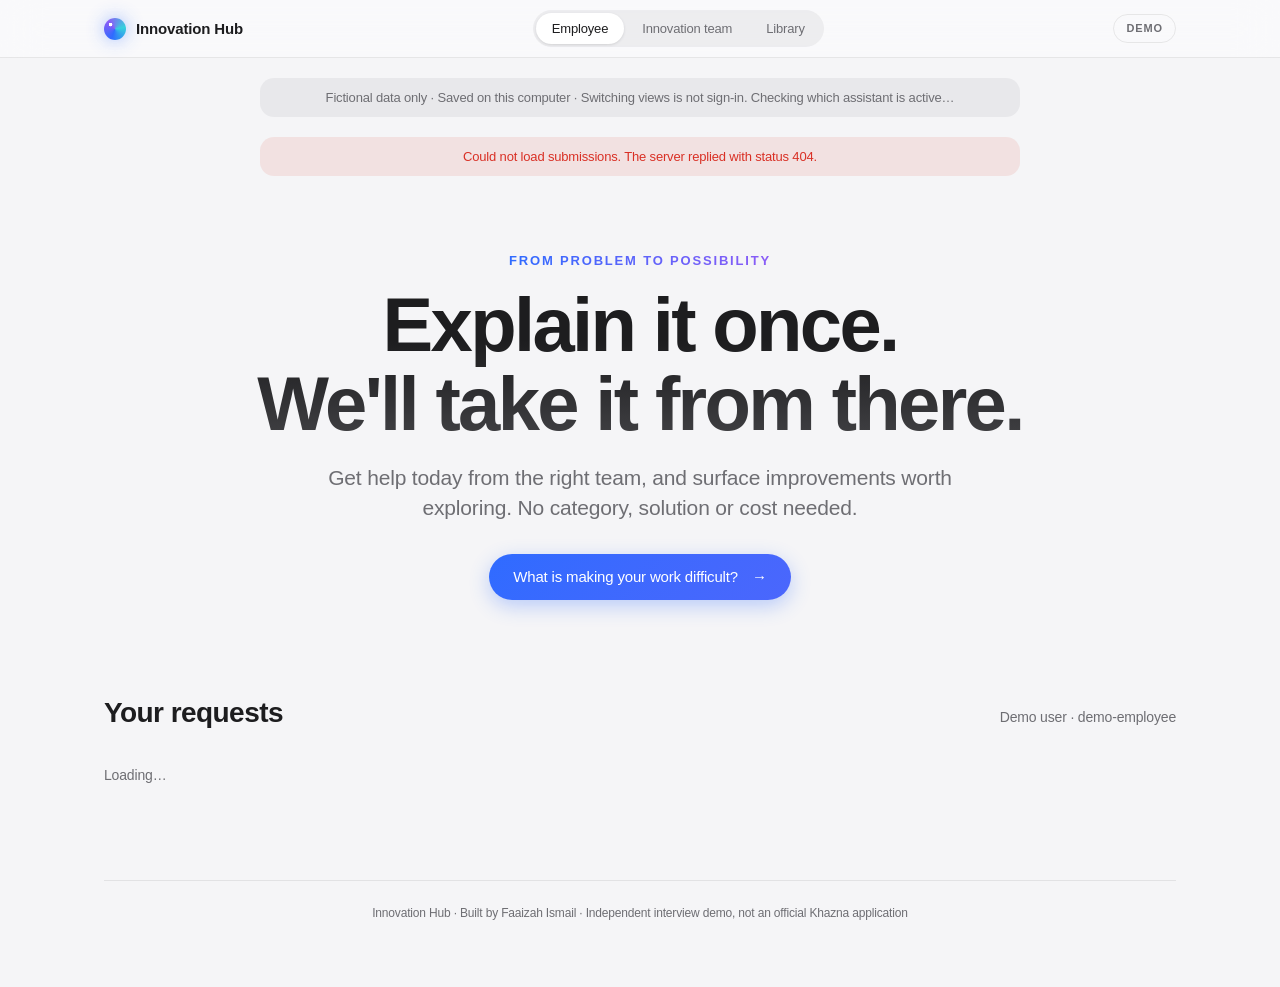
==== index.html @ 74b71f9b "Earned autonomy dashboard: agreement with the AI per decision area - Routing, screening, policy decl" ====
<!doctype html>
<html lang="en">
<head>
  <meta charset="utf-8">
  <meta name="viewport" content="width=device-width, initial-scale=1">
  <title>Innovation Hub · Learning demo</title>
  <link rel="stylesheet" href="styles/theme.css?v=24">
  <link rel="stylesheet" href="styles/layout.css?v=29">
</head>
<body>
<div class="shell">
  <!-- Frosted top bar: brand, view switch, demo label -->
  <header class="topbar">
    <div class="topbar-inner">
      <div class="brand"><span class="brand-orb" aria-hidden="true"></span>Innovation Hub</div>
      <nav aria-label="Demo views">
        <button id="employee-nav" aria-pressed="true">Employee</button>
        <button id="reviewer-nav" aria-pressed="false">Innovation team</button>
        <button id="library-nav" aria-pressed="false">Library</button>
      </nav>
      <span class="pill">DEMO</span>
    </div>
  </header>

  <main>
    <div class="notice">Fictional data only · Saved on this computer · Switching views is not sign-in. <span id="mode-notice">Checking which assistant is active…</span></div>
    <div class="notice error" id="load-error" role="alert" hidden></div>

    <!-- Employee view: one entry point for getting help today and for improvements worth exploring -->
    <section id="employee-view">
      <div class="hero">
        <p class="eyebrow">FROM PROBLEM TO POSSIBILITY</p>
        <h1>Explain it once.<br>We'll take it from there.</h1>
        <p class="intro">Get help today from the right team, and surface improvements worth exploring. No category, solution or cost needed.</p>
        <button class="primary" id="new-problem">What is making your work difficult? <span>→</span></button>
      </div>
      <div class="section-title"><h2>Your requests</h2><span>Demo user · demo-employee</span></div>
      <div id="employee-list" class="cards"><p class="muted">Loading…</p></div>
    </section>

    <!-- Reviewer view: queues, measures and briefs -->
    <section id="reviewer-view" hidden>
      <div class="hero">
        <p class="eyebrow">INNOVATION TEAM</p>
        <h1>Evaluate opportunities.<br>Not paperwork.</h1>
        <p class="intro">Routine requests go to the team that resolves them. Opportunities arrive with a brief, a transparent priority and the evidence behind it.</p>
      </div>

      <div class="measures" id="measures" aria-label="Success measures"></div>
      <p class="muted measures-note" id="measures-note"></p>

      <div class="section-title"><h2>Today</h2><span id="today-date"></span></div>
      <div id="today" class="today"></div>

      <div class="section-title"><h2>Portfolio</h2><span>Every opportunity by stage. Click a card to open it.</span></div>
      <div id="portfolio-board" class="board"></div>
      <div class="inline-row report-actions"><button type="button" class="primary" id="weekly-button">Prepare this week's report</button>
        <span class="muted">Facts come from the records; the AI writes only the summary. Nothing is sent. <span id="report-next"></span></span></div>
      <div id="weekly-report"></div>

      <div class="section-title"><h2>Earned autonomy</h2><span>How often people agree with the AI, per decision.</span></div>
      <div id="autonomy" class="autonomy-grid"></div>
      <p class="muted measures-note" id="autonomy-note"></p>

      <div class="section-title"><h2>Suppliers</h2><span>One page per company: contacts, emails, meetings, actions and notes.</span></div>
      <div id="companies-list" class="company-grid"></div>

      <div class="section-title"><h2>Meetings</h2><span>Invitations go out only after a person approves them. Teams links, calendar invites and transcripts.</span></div>
      <div id="meetings-list" class="meetings-list"></div>

      <div class="section-title"><h2>Queues</h2></div>
      <div class="queue-tabs" role="tablist" id="queue-tabs"></div>
      <div id="review-list" class="cards"><p class="muted">Loading…</p></div>
    </section>

    <!-- Library: everything that already exists, searchable by everyone -->
    <section id="library-view" hidden>
      <div class="hero">
        <p class="eyebrow">LIBRARY</p>
        <h1>Someone may have<br>solved it already.</h1>
        <p class="intro">Tools, guidance, projects under way, earlier pilots and the lessons learned from them. Search before you start something new.</p>
        <label for="library-search" class="visually-hidden">Search the library</label>
        <input id="library-search" class="library-search" type="search" maxlength="200" placeholder="Search, e.g. permits on paper, chiller alarms, visitor badges">
      </div>
      <div class="queue-tabs" role="tablist" id="library-kinds"></div>
      <p class="muted" id="library-count"></p>
      <div id="library-results" class="cards"></div>
    </section>

    <footer>Innovation Hub · Built by Faaizah Ismail · Independent interview demo, not an official Khazna application</footer>
  </main>
</div>

<!-- Intake assistant: chat on the left, live summary on the right -->
<dialog id="intake-dialog" class="wide">
  <div class="dialog-top"><h2>What is making your work difficult?</h2><button type="button" id="close-intake" aria-label="Close">×</button></div>
  <p class="muted">The assistant asks a few questions and fills in your summary as you chat. <span id="assistant-mode"></span> <button type="button" class="link" id="open-form">Prefer a form?</button></p>
  <div class="intake">
    <div class="chat">
      <ol id="chat-log" aria-live="polite"></ol>
      <div id="chat-examples" class="chat-examples" hidden>
        <p class="muted">Or try a labelled example case:</p>
      </div>
      <div id="chat-options" class="chat-options"></div>
      <div id="chat-rating" class="chat-rating" hidden></div>
      <form id="chat-form">
        <label for="chat-input" class="visually-hidden">Your message</label>
        <textarea id="chat-input" rows="2" maxlength="2000" placeholder="Type here… (Enter to send)"></textarea>
        <button class="primary" type="submit" id="chat-send">Send</button>
      </form>
      <div id="chat-persistent" class="chat-persistent" hidden>
        <button type="button" id="submit-now">Submit now</button>
        <button type="button" id="request-review">Request innovation review</button>
      </div>
    </div>
    <form id="draft-panel" class="draft" aria-label="Your summary">
      <h3>Your summary</h3>
      <p class="muted">Filled in by the assistant. Edit anything. Blank means unknown, and that's fine.</p>
      <div id="draft-fields"></div>
    </form>
  </div>
</dialog>

<!-- Fallback form, for people who prefer it or when the assistant is unavailable -->
<dialog id="problem-dialog">
  <form id="problem-form">
    <div class="dialog-top"><h2>Describe the problem</h2><button type="button" id="close-form" aria-label="Close">×</button></div>
    <p class="muted">Only the first two are required. It is routed and screened exactly like a chat request.</p>
    <label for="title">Short title *</label>
    <input id="title" name="title" required maxlength="120">
    <label for="description">What is making your work difficult? *</label>
    <textarea id="description" name="description" required maxlength="2000" rows="4"></textarea>
    <details>
      <summary>Add more detail (optional)</summary>
      <label for="current_process">What happens today, and what should happen instead?</label>
      <textarea id="current_process" name="current_process" rows="2" maxlength="1000"></textarea>
      <label for="frequency">How often does it happen?</label>
      <input id="frequency" name="frequency" maxlength="300">
      <label for="people_affected">Who, or which locations, does it affect?</label>
      <input id="people_affected" name="people_affected" maxlength="300">
      <label for="impact">What time, cost, delay or risk does it create?</label>
      <textarea id="impact" name="impact" rows="2" maxlength="1000"></textarea>
      <label for="tried_already">What have you already tried?</label>
      <textarea id="tried_already" name="tried_already" rows="2" maxlength="1000"></textarea>
    </details>
    <button class="primary" type="submit">Submit →</button>
    <div id="form-result" hidden aria-live="polite"></div>
  </form>
</dialog>

<!-- Request details: different for the employee and the reviewer -->
<!-- One supplier meeting, from draft invitation to debrief -->
<dialog id="meeting-dialog" class="wide">
  <div class="dialog-top"><h2 id="meeting-title">Meeting</h2><button type="button" id="close-meeting" aria-label="Close">×</button></div>
  <div id="meeting-body"></div>
</dialog>

<!-- One supplier company, from shortlist to the last step -->
<dialog id="company-dialog" class="wide">
  <div class="dialog-top"><h2 id="company-title">Company</h2><button type="button" id="close-company" aria-label="Close">×</button></div>
  <div id="company-body"></div>
</dialog>

<dialog id="detail-dialog" class="wide">
  <div class="dialog-top"><h2 id="detail-title"></h2><button id="close-detail" aria-label="Close details">×</button></div>
  <p id="detail-meta" class="muted"></p>
  <section id="detail-decision"></section>
  <section id="detail-body"></section>
  <section id="detail-history"></section>
</dialog>

<script src="js/app.js?v=29"></script>
<script src="js/intake.js?v=24"></script>
<script src="js/review.js?v=24"></script>
<script src="js/research.js?v=28"></script>
<script src="js/meetings.js?v=28"></script>
<script src="js/scale.js?v=24"></script>
<script src="js/portfolio.js?v=24"></script>
<script src="js/companies.js?v=27"></script>
<script src="js/library.js?v=26"></script>
<script src="js/autonomy.js?v=30"></script>
</body>
</html>
---- styles/theme.css ----
/* YOUR DESIGN CONTROLS: change these values and refresh the browser.
   Light mode first; dark mode below switches automatically with the computer's setting. */
:root {
  --background: #f5f5f7;            /* page */
  --surface: #ffffff;               /* cards, dialogs */
  --fill: rgba(120, 120, 128, 0.10);/* buttons, inputs, quiet panels */
  --fill-strong: rgba(120, 120, 128, 0.18);
  --glass: rgba(251, 251, 253, 0.72);/* frosted top bar */
  --text: #1d1d1f;
  --muted: #6e6e73;
  --accent: #2f6bff;                /* electric blue */
  --accent-2: #8b5cf6;              /* violet, for gradients */
  --accent-soft: rgba(47, 107, 255, 0.09);
  --border: rgba(0, 0, 0, 0.08);
  --good: #1a9a52;
  --warn: #b7791f;
  --bad: #d93025;
  --shadow: 0 1px 2px rgba(0, 0, 0, 0.04), 0 8px 24px rgba(0, 0, 0, 0.06);
  --shadow-lift: 0 2px 4px rgba(0, 0, 0, 0.04), 0 18px 40px rgba(0, 0, 0, 0.10);
  --font-body: -apple-system, BlinkMacSystemFont, "SF Pro Text", "Inter", "Segoe UI", Roboto, "Helvetica Neue", Arial, sans-serif;
  --font-display: -apple-system, BlinkMacSystemFont, "SF Pro Display", "Inter", "Segoe UI", Roboto, "Helvetica Neue", Arial, sans-serif;
  --radius: 18px;
  --radius-large: 28px;
  --space: 8px;
  color-scheme: light;
}

@media (prefers-color-scheme: dark) {
  :root {
    --background: #000000;
    --surface: #1c1c1e;
    --fill: rgba(120, 120, 128, 0.22);
    --fill-strong: rgba(120, 120, 128, 0.34);
    --glass: rgba(22, 22, 23, 0.72);
    --text: #f5f5f7;
    --muted: #a1a1a6;
    --accent: #5b8cff;
    --accent-2: #a78bfa;
    --accent-soft: rgba(91, 140, 255, 0.16);
    --border: rgba(255, 255, 255, 0.10);
    --good: #34c76f;
    --warn: #e0a83a;
    --bad: #ff6159;
    --shadow: 0 1px 2px rgba(0, 0, 0, 0.5), 0 8px 24px rgba(0, 0, 0, 0.4);
    --shadow-lift: 0 2px 4px rgba(0, 0, 0, 0.5), 0 18px 40px rgba(0, 0, 0, 0.6);
    color-scheme: dark;
  }
}
---- styles/layout.css ----
/* Layout and components. Colors, fonts and radii come from theme.css. */

/* ── 1. Base ──────────────────────────────────────────────────────────────── */
* { box-sizing: border-box; }
html { -webkit-text-size-adjust: 100%; }
body {
  margin: 0;
  font: 17px/1.47 var(--font-body);
  letter-spacing: -0.01em;
  color: var(--text);
  background: var(--background);
  -webkit-font-smoothing: antialiased;
}
[hidden] { display: none !important; }
:focus-visible { outline: 3px solid var(--accent); outline-offset: 2px; border-radius: 8px; }
h1, h2, h3, h4 { font-family: var(--font-display); color: var(--text); }
h1 {
  font-size: clamp(40px, 6.4vw, 76px);
  font-weight: 700;
  line-height: 1.04;
  letter-spacing: -0.035em;
  margin: 12px 0 20px;
  background: linear-gradient(180deg, var(--text) 35%, color-mix(in srgb, var(--text) 55%, var(--muted)));
  -webkit-background-clip: text;
  background-clip: text;
  color: transparent;
}
h2 { font-size: 28px; font-weight: 600; letter-spacing: -0.02em; margin: 0; }
h3 { font-size: 21px; font-weight: 600; letter-spacing: -0.015em; margin: 14px 0 8px; }
h4 { font-size: 12px; font-weight: 600; letter-spacing: 0.06em; text-transform: uppercase; color: var(--muted); margin: 18px 0 6px; }
.muted { font-size: 14px; color: var(--muted); }
.visually-hidden { position: absolute; width: 1px; height: 1px; overflow: hidden; clip: rect(0 0 0 0); white-space: nowrap; }

/* ── 2. Controls ─────────────────────────────────────────────────────────── */
button, input, textarea, select { font: inherit; letter-spacing: inherit; color: var(--text); }
button {
  cursor: pointer;
  border: 0;
  border-radius: 999px;
  padding: 9px 18px;
  font-size: 15px;
  background: var(--fill);
  transition: background 0.2s, transform 0.2s, box-shadow 0.2s, opacity 0.2s;
}
button:hover { background: var(--fill-strong); }
button:active { transform: scale(0.98); }
button:disabled { opacity: 0.45; cursor: default; transform: none; }
.primary {
  background: linear-gradient(135deg, var(--accent), color-mix(in srgb, var(--accent) 70%, var(--accent-2)));
  color: #fff;
  font-weight: 500;
  padding: 12px 24px;
  box-shadow: 0 6px 20px color-mix(in srgb, var(--accent) 30%, transparent);
}
.primary:hover { background: linear-gradient(135deg, var(--accent), var(--accent-2)); box-shadow: 0 10px 28px color-mix(in srgb, var(--accent) 38%, transparent); }
.primary span { margin-left: 10px; }
.link { background: none; padding: 0; border-radius: 0; color: var(--accent); font-size: inherit; }
.link:hover { background: none; text-decoration: underline; }
label { display: block; font-size: 13px; font-weight: 500; color: var(--muted); margin: 16px 0 6px; }
input, textarea, select {
  width: 100%;
  padding: 11px 14px;
  font-size: 15px;
  border: 1px solid transparent;
  border-radius: 12px;
  background: var(--fill);
  transition: border-color 0.2s, background 0.2s, box-shadow 0.2s;
}
input:focus, textarea:focus, select:focus {
  outline: none;
  background: var(--surface);
  border-color: var(--accent);
  box-shadow: 0 0 0 4px var(--accent-soft);
}
textarea { resize: vertical; }
details > summary { cursor: pointer; color: var(--accent); font-size: 15px; list-style: none; }
details > summary::-webkit-details-marker { display: none; }
details > summary::before { content: "＋ "; }
details[open] > summary::before { content: "－ "; }

/* ── 3. Frosted top bar ──────────────────────────────────────────────────── */
.topbar {
  position: sticky;
  top: 0;
  z-index: 20;
  background: var(--glass);
  -webkit-backdrop-filter: saturate(180%) blur(20px);
  backdrop-filter: saturate(180%) blur(20px);
  border-bottom: 1px solid var(--border);
}
.topbar-inner {
  max-width: 1120px;
  margin: 0 auto;
  padding: 10px 24px;
  display: flex;
  align-items: center;
  justify-content: space-between;
  gap: 16px;
}
.brand { display: flex; align-items: center; gap: 10px; font-weight: 600; font-size: 15px; letter-spacing: -0.01em; white-space: nowrap; }
.brand-orb {
  width: 22px; height: 22px; border-radius: 50%;
  background: radial-gradient(circle at 30% 30%, #fff 0 8%, transparent 9%),
              conic-gradient(from 200deg, var(--accent), var(--accent-2), #36d1dc, var(--accent));
  box-shadow: 0 0 18px color-mix(in srgb, var(--accent) 45%, transparent);
}
nav { display: flex; gap: 2px; padding: 3px; background: var(--fill); border-radius: 999px; }
nav button { background: transparent; font-size: 13px; padding: 6px 16px; color: var(--muted); }
nav button:hover { background: transparent; color: var(--text); }
nav button[aria-pressed=true] { background: var(--surface); color: var(--text); box-shadow: 0 1px 3px rgba(0, 0, 0, 0.12); }
.pill { font-size: 11px; font-weight: 600; letter-spacing: 0.08em; color: var(--muted); padding: 5px 12px; border: 1px solid var(--border); border-radius: 999px; white-space: nowrap; }

/* ── 4. Page ─────────────────────────────────────────────────────────────── */
main { max-width: 1120px; margin: 0 auto; padding: 0 24px 64px; }
.notice {
  max-width: 760px;
  margin: 20px auto 0;
  padding: 10px 18px;
  font-size: 13px;
  text-align: center;
  color: var(--muted);
  background: var(--fill);
  border-radius: 14px;
}
.notice.error { color: var(--bad); background: color-mix(in srgb, var(--bad) 10%, transparent); }
.hero { text-align: center; padding: 72px 0 36px; animation: rise 0.7s ease both; }
.eyebrow {
  display: inline-block;
  font-size: 13px;
  font-weight: 600;
  letter-spacing: 0.14em;
  background: linear-gradient(90deg, var(--accent), var(--accent-2));
  -webkit-background-clip: text;
  background-clip: text;
  color: transparent;
  margin: 0;
}
.intro { max-width: 640px; margin: 0 auto 32px; font-size: 21px; line-height: 1.4; color: var(--muted); }
.section-title { display: flex; justify-content: space-between; align-items: baseline; gap: 16px; margin: 56px 0 18px; }
.section-title span { font-size: 14px; color: var(--muted); }
footer { margin-top: 80px; padding-top: 24px; border-top: 1px solid var(--border); font-size: 12px; color: var(--muted); text-align: center; }

@keyframes rise { from { opacity: 0; transform: translateY(14px); } to { opacity: 1; transform: none; } }
@keyframes pop { from { opacity: 0; transform: translateY(10px) scale(0.98); } to { opacity: 1; transform: none; } }

/* ── 5. Cards ────────────────────────────────────────────────────────────── */
.cards { display: grid; gap: 20px; grid-template-columns: repeat(auto-fill, minmax(320px, 1fr)); }
.card {
  display: flex; flex-direction: column;
  background: var(--surface);
  padding: 26px;
  border-radius: var(--radius-large);
  box-shadow: var(--shadow);
  transition: transform 0.35s cubic-bezier(.2, .8, .2, 1), box-shadow 0.35s;
  animation: pop 0.5s ease both;
}
.card:hover { transform: translateY(-4px); box-shadow: var(--shadow-lift); }
.card-top { display: flex; justify-content: space-between; align-items: center; gap: 10px; font-size: 12px; color: var(--muted); }
.card-top > span:first-child { min-width: 0; }
.card-top > span:last-child { white-space: nowrap; flex-shrink: 0; }
.card h3 { margin: 16px 0 6px; }
.card p { font-size: 15px; color: var(--muted); margin: 0 0 10px; }
.card > button:last-child { margin-top: auto; align-self: flex-start; background: none; padding: 8px 0 0; color: var(--accent); font-size: 15px; }
.card > button:last-child:hover { text-decoration: underline; }
.status { display: inline-block; font-size: 12px; font-weight: 500; padding: 3px 10px; border-radius: 999px; background: var(--fill); color: var(--text); }
.score {
  display: inline-block; font-size: 12px; font-weight: 600; padding: 3px 10px; margin-right: 4px; border-radius: 999px;
  color: var(--accent); background: var(--accent-soft);
}
.chips { display: flex; flex-wrap: wrap; gap: 6px; margin: 4px 0 8px; }
.chip { font-size: 12px; padding: 3px 10px; border-radius: 999px; background: var(--fill); color: var(--muted); }
.chip-innovation { color: var(--accent); background: var(--accent-soft); }
.chip-requested { color: var(--accent-2); background: color-mix(in srgb, var(--accent-2) 14%, transparent); }
.chip-linked { color: #0a84a8; background: color-mix(in srgb, #0a84a8 12%, transparent); }
.chip-rec-accept { color: var(--good); background: color-mix(in srgb, var(--good) 12%, transparent); }
.chip-rec-ask, .chip-rec-triage { color: var(--warn); background: color-mix(in srgb, var(--warn) 13%, transparent); }
.chip-rec-decline { color: var(--bad); background: color-mix(in srgb, var(--bad) 11%, transparent); }
.chip-rec-link { color: #0a84a8; background: color-mix(in srgb, #0a84a8 12%, transparent); }
.supporters { font-size: 13px; color: var(--accent); margin: 0; }

/* ── 6. Reviewer: measures and queues ────────────────────────────────────── */
.measures { display: grid; grid-template-columns: repeat(3, minmax(0, 1fr)); gap: 16px; margin-top: 8px; }
.measures div { background: var(--surface); padding: 22px 24px; border-radius: var(--radius-large); box-shadow: var(--shadow); animation: pop 0.5s ease both; }
.measures strong {
  display: block;
  font-family: var(--font-display);
  font-size: 44px; font-weight: 600; letter-spacing: -0.035em; line-height: 1.1;
  background: linear-gradient(120deg, var(--accent), var(--accent-2));
  -webkit-background-clip: text; background-clip: text; color: transparent;
}
.measures span { font-size: 13px; color: var(--muted); }
.measures-note { text-align: center; margin: 14px auto 0; max-width: 820px; }
.queue-tabs { display: flex; flex-wrap: wrap; gap: 8px; margin-bottom: 22px; }
.queue-tabs button { font-size: 14px; padding: 8px 16px; }
.queue-tabs button span { color: var(--muted); margin-left: 4px; font-variant-numeric: tabular-nums; }
.queue-tabs button[aria-selected=true] { background: var(--text); color: var(--background); }
.queue-tabs button[aria-selected=true] span { color: color-mix(in srgb, var(--background) 65%, transparent); }

/* ── 7. Dialogs ──────────────────────────────────────────────────────────── */
dialog {
  border: 0;
  border-radius: var(--radius-large);
  padding: 32px;
  width: calc(100% - 32px);
  max-width: 620px;
  max-height: 90vh;
  color: var(--text);
  background: var(--surface);
  box-shadow: 0 40px 120px rgba(0, 0, 0, 0.35);
}
dialog[open] { animation: pop 0.35s cubic-bezier(.2, .8, .2, 1); }
dialog::backdrop { background: rgba(0, 0, 0, 0.32); -webkit-backdrop-filter: blur(8px); backdrop-filter: blur(8px); }
dialog.wide { max-width: 1080px; }
.dialog-top { display: flex; align-items: center; justify-content: space-between; gap: 16px; }
.dialog-top h2 { font-size: 30px; letter-spacing: -0.025em; }
.dialog-top button { width: 36px; height: 36px; padding: 0; font-size: 20px; line-height: 1; flex-shrink: 0; }
form > .primary { margin-top: 22px; }
#form-result, .callout { margin-top: 20px; padding: 16px 18px; background: var(--fill); border-radius: 16px; white-space: pre-wrap; overflow-wrap: anywhere; font-size: 15px; }

/* ── 8. Intake chat ──────────────────────────────────────────────────────── */
.intake { display: grid; grid-template-columns: minmax(0, 1.35fr) minmax(0, 1fr); gap: 20px; margin-top: 16px; }
.chat { display: flex; flex-direction: column; min-height: 500px; padding: 18px; border-radius: 22px; background: var(--background); }
#chat-log { list-style: none; margin: 0; padding: 0 2px; flex: 1; overflow-y: auto; max-height: 52vh; display: flex; flex-direction: column; gap: 10px; }
.bubble { max-width: 82%; padding: 10px 15px; border-radius: 20px; font-size: 15px; line-height: 1.4; white-space: pre-wrap; overflow-wrap: anywhere; animation: pop 0.3s ease both; }
.bubble.assistant { align-self: flex-start; background: var(--surface); box-shadow: var(--shadow); border-bottom-left-radius: 6px; }
.bubble.employee { align-self: flex-end; color: #fff; background: linear-gradient(135deg, var(--accent), color-mix(in srgb, var(--accent) 65%, var(--accent-2))); border-bottom-right-radius: 6px; }
.bubble.system { align-self: center; font-size: 13px; color: var(--bad); background: color-mix(in srgb, var(--bad) 10%, transparent); }
.chat-examples { display: grid; gap: 8px; margin-top: 12px; }
.chat-examples p { margin: 0 0 2px; }
.chat-examples button { display: flex; flex-direction: column; align-items: flex-start; gap: 2px; text-align: left; border-radius: 16px; padding: 12px 16px; background: var(--surface); box-shadow: var(--shadow); font-size: 14px; }
.chat-examples button:hover { transform: translateY(-2px); background: var(--surface); box-shadow: var(--shadow-lift); }
.chat-examples strong { font-weight: 600; color: var(--accent); }
.chat-examples span { color: var(--muted); }
.chat-options { display: flex; flex-wrap: wrap; gap: 8px; margin: 12px 0 8px; }
.chat-options button { font-size: 14px; padding: 8px 15px; background: var(--surface); color: var(--accent); box-shadow: inset 0 0 0 1px color-mix(in srgb, var(--accent) 40%, transparent); }
.chat-options button:hover { background: var(--accent-soft); }
.chat-rating { display: flex; align-items: center; flex-wrap: wrap; gap: 6px; font-size: 14px; margin: 4px 0 10px; }
.chat-rating button { width: 36px; height: 36px; padding: 0; font-weight: 600; }
#chat-form { display: flex; gap: 10px; align-items: flex-end; margin-top: 4px; }
#chat-form textarea { flex: 1; resize: none; border-radius: 22px; padding: 12px 18px; background: var(--surface); box-shadow: var(--shadow); }
.chat-persistent { display: flex; flex-wrap: wrap; gap: 8px; margin-top: 12px; }
.chat-persistent button { font-size: 13px; padding: 7px 14px; }
#request-review { color: var(--accent-2); }
.draft { padding: 22px; border-radius: 22px; background: var(--surface); box-shadow: inset 0 0 0 1px var(--border); max-height: 66vh; overflow-y: auto; }
.draft h3 { margin-top: 0; }
.draft label { margin-top: 12px; font-size: 12px; }
.draft input, .draft textarea, .draft select { font-size: 14px; padding: 9px 12px; }
.draft .filled { background: var(--accent-soft); }

/* ── 9. Request details: recommendation, decisions, corrections ─────────── */
.rec {
  margin: 18px 0;
  padding: 16px 20px;
  border-radius: 18px;
  font-size: 15px;
  background: var(--fill);
  box-shadow: inset 3px 0 0 var(--muted);
}
.rec p { margin: 4px 0; }
.rec .status { margin-left: 8px; font-size: 11px; background: var(--surface); }
.rec-accept { box-shadow: inset 3px 0 0 var(--good); }
.rec-ask, .rec-triage { box-shadow: inset 3px 0 0 var(--warn); }
.rec-decline { box-shadow: inset 3px 0 0 var(--bad); }
.rec-link { box-shadow: inset 3px 0 0 #0a84a8; }
.rec .primary { margin-top: 10px; }
.decided { font-size: 15px; margin: 14px 0 4px; }
.decision-choice { border: 0; padding: 0; margin: 14px 0 0; display: flex; flex-wrap: wrap; gap: 8px; }
.decision-choice legend { font-size: 13px; font-weight: 500; color: var(--muted); margin-bottom: 8px; }
.decision-choice label { display: flex; align-items: center; gap: 8px; margin: 0; padding: 8px 14px; border-radius: 999px; background: var(--fill); color: var(--text); font-size: 14px; cursor: pointer; white-space: nowrap; }
.decision-choice label:has(input:checked) { background: var(--accent-soft); color: var(--accent); box-shadow: inset 0 0 0 1px var(--accent); }
.decision-choice input { width: auto; margin: 0; accent-color: var(--accent); }
.error-text { color: var(--bad); font-size: 13px; min-height: 1em; }
.corrections { margin: 18px 0; padding: 14px 18px; border-radius: 18px; background: var(--fill); font-size: 14px; }
.fix-row { display: flex; flex-wrap: wrap; gap: 8px; align-items: center; margin-top: 10px; }
.fix-row label { margin: 0; min-width: 84px; }
.fix-row input { flex: 1; min-width: 160px; }
.fix-row select, .fix-row input { width: auto; font-size: 13px; padding: 7px 10px; background: var(--surface); }
.fix-row button { font-size: 13px; padding: 7px 14px; background: var(--surface); }
.employee-form { margin-top: 12px; }
.summary-list { display: grid; grid-template-columns: max-content 1fr; gap: 8px 20px; font-size: 15px; }
.summary-list dt { color: var(--muted); }
.summary-list dd { margin: 0; }

/* ── 10. The brief ───────────────────────────────────────────────────────── */
.brief { margin-top: 24px; padding-top: 6px; border-top: 1px solid var(--border); }
.brief h3 { display: flex; gap: 10px; align-items: center; }
.brief p, .brief li { font-size: 15px; }
.brief ul { margin: 0; padding-left: 18px; }
.brief-grid { display: grid; grid-template-columns: repeat(3, minmax(0, 1fr)); gap: 4px 24px; }
.evidence { display: grid; grid-template-columns: repeat(3, minmax(0, 1fr)); gap: 16px; margin: 16px 0; padding: 4px 18px 16px; border-radius: 18px; background: var(--fill); }
.scores { width: 100%; border-collapse: collapse; font-size: 14px; margin-top: 6px; }
.scores th, .scores td { text-align: left; padding: 9px 10px 9px 0; border-bottom: 1px solid var(--border); font-weight: 400; vertical-align: top; }
.scores thead th { font-size: 12px; font-weight: 600; letter-spacing: 0.06em; text-transform: uppercase; color: var(--muted); }
.scores td:nth-child(2) { width: 64px; color: var(--muted); }
.scores td:nth-child(3) { width: 54px; font-weight: 600; color: var(--accent); }

/* ── 11. History timeline ────────────────────────────────────────────────── */
#detail-history h3 { margin-top: 28px; }
.history { list-style: none; padding: 0; margin: 0; font-size: 14px; display: grid; gap: 12px; }
.history li { position: relative; padding-left: 20px; }
.history li::before { content: ""; position: absolute; left: 0; top: 7px; width: 8px; height: 8px; border-radius: 50%; background: linear-gradient(135deg, var(--accent), var(--accent-2)); }
.history li::after { content: ""; position: absolute; left: 3.5px; top: 18px; bottom: -10px; width: 1px; background: var(--border); }
.history li:last-child::after { display: none; }

/* ── 12. Solution options and research ──────────────────────────────────── */
.solutions { margin-top: 24px; padding-top: 6px; border-top: 1px solid var(--border); }
.solutions h3 { display: flex; gap: 10px; align-items: center; margin-top: 4px; }
.solutions h5 { font-size: 12px; font-weight: 600; letter-spacing: 0.04em; text-transform: uppercase; color: var(--muted); margin: 12px 0 4px; }
.solutions-head { display: flex; justify-content: space-between; align-items: flex-end; gap: 16px; flex-wrap: wrap; }
.research-empty, .research-started { text-align: center; padding: 28px 24px; border-radius: var(--radius-large); background: var(--fill); }
.research-empty .muted { max-width: 560px; margin: 0 auto 18px; }
.research-started { text-align: left; background: linear-gradient(135deg, var(--accent-soft), color-mix(in srgb, var(--accent-2) 12%, transparent)); }
.comparison-text { font-size: 16px; color: var(--muted); max-width: 820px; }
.option-list { display: grid; grid-template-columns: repeat(auto-fill, minmax(300px, 1fr)); gap: 16px; margin-top: 16px; }
.option-card { display: flex; flex-direction: column; padding: 20px; border-radius: 22px; background: var(--surface); box-shadow: inset 0 0 0 1px var(--border); animation: pop 0.4s ease both; }
.option-card.top { box-shadow: inset 0 0 0 2px var(--accent), 0 12px 32px color-mix(in srgb, var(--accent) 16%, transparent); }
.option-card p { font-size: 15px; margin: 8px 0 0; }
.option-head { display: flex; align-items: center; gap: 10px; }
.option-head h4 { flex: 1; margin: 0; font-size: 18px; letter-spacing: -0.01em; text-transform: none; color: var(--text); }
.rank { font-size: 13px; font-weight: 700; color: var(--accent); }
.rank small { margin-left: 4px; padding: 1px 6px; border-radius: 6px; font-size: 11px; color: var(--muted); background: var(--fill); }
.usefulness { font-family: var(--font-display); font-size: 26px; font-weight: 600; letter-spacing: -0.03em;
  background: linear-gradient(120deg, var(--accent), var(--accent-2)); -webkit-background-clip: text; background-clip: text; color: transparent; }
.meter { height: 6px; margin-top: 10px; border-radius: 999px; background: var(--fill); overflow: hidden; }
.meter span { display: block; height: 100%; border-radius: inherit; background: linear-gradient(90deg, var(--accent), var(--accent-2)); }
.pros-cons { display: grid; grid-template-columns: 1fr 1fr; gap: 12px; }
.pros-cons ul { list-style: none; padding: 0; margin: 0; font-size: 14px; display: grid; gap: 4px; }
.pros li::before { content: "＋ "; color: var(--good); font-weight: 700; }
.cons li::before { content: "－ "; color: var(--bad); font-weight: 700; }
.option-card details { margin-top: 12px; font-size: 14px; }
.option-card details summary { font-size: 14px; }
.warning { font-size: 13px !important; color: var(--warn); background: color-mix(in srgb, var(--warn) 12%, transparent); padding: 8px 12px; border-radius: 12px; }
.select-form { margin-top: auto; padding-top: 14px; display: grid; gap: 8px; }
.select-form input { font-size: 14px; padding: 9px 12px; }
.matrix-wrap { margin-top: 22px; overflow-x: auto; }
.matrix { width: 100%; border-collapse: collapse; font-size: 14px; }
.matrix th, .matrix td { text-align: left; padding: 10px 12px 10px 0; border-bottom: 1px solid var(--border); vertical-align: top; }
.matrix thead th { font-size: 12px; font-weight: 600; color: var(--muted); }
.matrix td:nth-child(2) { color: var(--muted); }
.matrix .total td { font-weight: 700; color: var(--accent); border-bottom: 0; }
.dots { color: var(--accent); letter-spacing: 1px; white-space: nowrap; }
.dots span { color: var(--fill-strong); }
.ask-again { margin-top: 18px; padding: 14px 18px; border-radius: 18px; background: var(--fill); }
.ask-again button { margin-top: 10px; }
.plan-grid { display: grid; grid-template-columns: repeat(auto-fill, minmax(240px, 1fr)); gap: 4px 24px; font-size: 14px; }
.plan-grid ul { margin: 0; padding-left: 18px; }

/* ── 13. Small screens and reduced motion ───────────────────────────────── */
@media (max-width: 800px) {
  body { font-size: 16px; }
  .topbar-inner { padding: 8px 16px; flex-wrap: wrap; }
  .pill { display: none; }
  main { padding: 0 16px 48px; }
  .hero { padding: 44px 0 24px; }
  .intro { font-size: 18px; }
  .cards { grid-template-columns: 1fr; }
  .measures { grid-template-columns: repeat(2, minmax(0, 1fr)); gap: 10px; }
  .measures strong { font-size: 34px; }
  .intake, .brief-grid, .evidence { grid-template-columns: 1fr; }
  .chat { min-height: 380px; }
  .draft { max-height: none; }
  dialog { padding: 22px 18px; }
  .section-title { flex-direction: column; align-items: flex-start; gap: 4px; }
}
@media (prefers-reduced-motion: reduce) {
  *, *::before, *::after { animation: none !important; transition: none !important; }
}

/* ── 14. Supplier research ───────────────────────────────────────────────── */
.suppliers { margin-top: 28px; padding-top: 10px; border-top: 1px solid var(--border); }
.supplier-form { padding: 22px; border-radius: var(--radius-large); background: var(--fill); margin: 12px 0; }
.supplier-form h4 { color: var(--text); text-transform: none; letter-spacing: -0.01em; font-size: 16px; margin: 22px 0 10px; }
.supplier-form h4:first-child { margin-top: 0; }
.factor-row { display: flex; align-items: center; justify-content: space-between; gap: 14px; padding: 10px 14px; margin-bottom: 6px;
  border-radius: 14px; background: var(--surface); transition: opacity 0.2s; }
.factor-row.off { opacity: 0.45; }
.factor-row select { width: auto; min-width: 190px; font-size: 13px; padding: 7px 10px; }
.factor-name { display: flex; gap: 12px; align-items: flex-start; margin: 0; color: var(--text); font-size: 14px; font-weight: 400; }
.factor-name input { width: auto; margin-top: 4px; accent-color: var(--accent); }
.suggest-row { display: flex; align-items: center; gap: 12px; margin: 10px 0; flex-wrap: wrap; }
.add-factor { display: grid; grid-template-columns: 1.2fr 1.4fr auto auto; gap: 8px; margin-top: 8px; }
.add-factor select { width: auto; }
.add-factor input, .add-factor select { background: var(--surface); }
.radio-cards { display: grid; grid-template-columns: repeat(auto-fit, minmax(220px, 1fr)); gap: 8px; }
.radio-card { display: flex; gap: 10px; align-items: flex-start; margin: 0; padding: 12px 14px; border-radius: 14px;
  background: var(--surface); color: var(--text); font-size: 14px; font-weight: 400; cursor: pointer; }
.radio-card:has(input:checked) { box-shadow: inset 0 0 0 2px var(--accent); }
.radio-card input { width: auto; margin-top: 3px; accent-color: var(--accent); }
.supplier-form > select { width: auto; background: var(--surface); }
.supplier-form textarea { background: var(--surface); }
.supplier-form .primary { margin-top: 18px; }
.supplier-card a { color: var(--accent); }
.findings { list-style: none; padding: 0; margin: 8px 0 0; display: grid; gap: 10px; font-size: 14px; }
.shortlist-pick { display: flex; align-items: center; gap: 8px; margin: 14px 0 0; color: var(--text); font-size: 14px; }
.shortlist-pick input { width: auto; accent-color: var(--accent); }
.shortlist-bar { display: flex; flex-wrap: wrap; gap: 10px; align-items: center; margin-top: 18px; }
.shortlist-bar input { flex: 1; min-width: 220px; }
@media (max-width: 800px) {
  .factor-row { flex-direction: column; align-items: stretch; }
  .factor-row select { width: 100%; }
  .add-factor { grid-template-columns: 1fr; }
}

/* ── 15. Supplier evaluation and pilot ───────────────────────────────────── */
.evaluation, .pilot { margin-top: 28px; padding-top: 10px; border-top: 1px solid var(--border); }
.track { margin-top: 16px; padding: 18px 20px; border-radius: 22px; background: var(--surface); box-shadow: inset 0 0 0 1px var(--border); }
.track-head { display: flex; justify-content: space-between; align-items: center; gap: 14px; flex-wrap: wrap; }
.track-head h4 { margin: 0; font-size: 18px; text-transform: none; letter-spacing: -0.01em; color: var(--text); }
.stepper { display: flex; gap: 6px; list-style: none; margin: 0; padding: 0; flex-wrap: wrap; }
.stepper li { font-size: 12px; padding: 4px 10px; border-radius: 999px; background: var(--fill); color: var(--muted); }
.stepper li.done { background: color-mix(in srgb, var(--good) 14%, transparent); color: var(--good); }
.stepper li.done::before { content: "✓ "; }
.track details { margin-top: 12px; padding: 10px 14px; border-radius: 16px; background: var(--fill); font-size: 14px; }
.track details > summary { color: var(--text); font-weight: 500; }
.track details textarea, .track details input { background: var(--surface); }
.track details textarea[readonly] { margin-top: 8px; font-size: 13px; }
.questions { margin: 0; padding-left: 20px; display: grid; gap: 8px; }
.inline-row { display: flex; gap: 8px; align-items: center; margin-top: 10px; flex-wrap: wrap; }
.inline-row select, .inline-row input { width: auto; flex: 1; min-width: 180px; background: var(--surface); }
.meeting-form label { color: var(--text); }
.meeting { padding: 10px 0; border-bottom: 1px solid var(--border); }
.answers { list-style: none; padding: 0; display: grid; gap: 8px; }
.checklist { display: grid; gap: 8px; margin-top: 8px; }
.check-row { display: grid; grid-template-columns: minmax(0, 2fr) 150px minmax(0, 1fr) minmax(0, 1.4fr) auto; gap: 8px; align-items: center; }
.check-row select, .check-row input { font-size: 13px; padding: 7px 10px; }
.check-name { font-size: 14px; }
.flag { color: var(--warn); font-weight: 600; }
.gate { margin-top: 14px; padding: 14px 16px; border-radius: 16px; background: color-mix(in srgb, var(--warn) 10%, transparent); font-size: 14px; }
.gate.ready { background: color-mix(in srgb, var(--good) 12%, transparent); }
.gate p { margin: 0; }
@media (max-width: 800px) { .check-row { grid-template-columns: 1fr; } }

/* ── 16. Pilot run and evaluation ────────────────────────────────────────── */
.pilot-work { margin-top: 24px; padding-top: 10px; border-top: 1px solid var(--border); }
.pilot-work h4 { color: var(--text); text-transform: none; letter-spacing: -0.01em; font-size: 16px; margin-top: 20px; }
.criterion-row { display: grid; grid-template-columns: minmax(0, 2fr) minmax(0, 0.8fr) minmax(0, 1.2fr) minmax(0, 0.8fr) 80px; gap: 8px; margin-bottom: 8px; }
.criterion-row input, .criterion-row select { background: var(--surface); font-size: 14px; padding: 9px 12px; }
#setup-form .inline-row label { display: flex; align-items: center; gap: 6px; margin: 0; color: var(--text); }
#setup-form .inline-row label input { width: auto; }
.measure-grid { display: grid; grid-template-columns: repeat(auto-fill, minmax(220px, 1fr)); gap: 10px; }
.measure-card { padding: 12px 14px; border-radius: 16px; background: var(--fill); font-size: 14px; }
.measure-card p { margin: 4px 0 0; }
.measure-form input, .measure-form select { min-width: 120px; }
@media (max-width: 800px) { .criterion-row { grid-template-columns: 1fr 1fr; } }

/* ── 17. Meetings, contacts and the Today panel ──────────────────────────── */
.today .reminders { list-style: none; margin: 0; padding: 0; display: grid; gap: 8px; }
.reminder { display: flex; align-items: center; gap: 12px; padding: 12px 16px; border-radius: 16px; background: var(--surface);
  box-shadow: var(--shadow); font-size: 15px; }
.reminder > span:nth-child(2) { flex: 1; }
.reminder.high { box-shadow: inset 3px 0 0 var(--bad), var(--shadow); }
.reminder.medium { box-shadow: inset 3px 0 0 var(--warn), var(--shadow); }
.reminder button { font-size: 13px; padding: 6px 12px; }
.reminder-icon { font-size: 18px; }
.meetings-list { display: grid; grid-template-columns: repeat(auto-fill, minmax(260px, 1fr)); gap: 14px; }
.meeting-group h5 { font-size: 12px; font-weight: 600; letter-spacing: 0.04em; text-transform: uppercase; color: var(--muted); margin: 0 0 8px; }
.meeting-row { display: flex; flex-direction: column; align-items: flex-start; gap: 4px; width: 100%; margin-bottom: 8px; padding: 12px 14px;
  text-align: left; border-radius: 16px; background: var(--surface); box-shadow: var(--shadow); font-size: 14px; }
.meeting-row:hover { background: var(--surface); transform: translateY(-2px); box-shadow: var(--shadow-lift); }
#reviewer-nav[data-badge]:not([data-badge=""])::after { content: attr(data-badge); margin-left: 6px; padding: 1px 7px; border-radius: 999px;
  font-size: 11px; font-weight: 700; color: #fff; background: var(--bad); }
.contacts-box { margin-top: 12px; padding: 10px 14px; border-radius: 16px; background: color-mix(in srgb, var(--accent) 7%, transparent); font-size: 14px; }
.contacts-box > summary { color: var(--accent); font-weight: 600; }
.contact-list { list-style: none; padding: 0; margin: 10px 0; display: grid; gap: 10px; }
.contact-list a { color: var(--accent); word-break: break-all; }
.warning-inline { font-size: 12px; color: var(--warn); }
.add-contact { margin-top: 10px; background: transparent !important; padding: 0 !important; }
.add-contact select, .add-contact input { background: var(--surface); }
a.button { display: inline-flex; align-items: center; padding: 9px 18px; border-radius: 999px; font-size: 15px; text-decoration: none;
  color: var(--text); background: var(--fill); }
a.button.primary { color: #fff; }
a.button:hover { background: var(--fill-strong); }
.agenda { margin: 0; padding-left: 20px; display: grid; gap: 4px; font-size: 15px; }
#meeting-body input, #meeting-body textarea, #meeting-body select { margin-top: 6px; }
#meeting-body .stepper { margin: 10px 0; }
.debrief { margin-top: 22px; padding-top: 6px; border-top: 1px solid var(--border); }
.debrief h5 { font-size: 12px; font-weight: 600; letter-spacing: 0.04em; text-transform: uppercase; color: var(--muted); margin: 16px 0 6px; }
.actions-table input { font-size: 13px; padding: 6px 8px; }
.actions-table input[type=checkbox] { width: auto; accent-color: var(--accent); }
.actions-table .flag { color: var(--warn); font-weight: 600; }

/* ── 18. Scaling, portfolio board and the weekly report ──────────────────── */
.scale-work { margin-top: 28px; padding-top: 8px; border-top: 1px solid var(--border); }
.scale-work h4 { margin-top: 22px; }
.case-figures { display: grid; grid-template-columns: repeat(auto-fit, minmax(140px, 1fr)); gap: 10px; margin: 12px 0 16px; }
.case-figures div { padding: 14px 16px; border-radius: 16px; background: var(--fill); }
.case-figures strong { display: block; font-size: 20px; letter-spacing: -0.02em; }
.case-figures span { font-size: 12px; color: var(--muted); }
.cost-row input { flex: 1; }
.benefit-row input { width: 100%; min-width: 70px; }
.checklist { list-style: none; padding: 0; margin: 8px 0; display: grid; gap: 6px; font-size: 15px; }
.checklist input, .checkin-form input[type=number] { width: auto; accent-color: var(--accent); }
.checkin-form { display: grid; gap: 6px; margin-top: 8px; font-size: 13px; }
.checkin-form input[type=number] { width: 100%; }
.board { display: grid; grid-auto-flow: column; grid-auto-columns: minmax(200px, 1fr); gap: 12px; overflow-x: auto; padding-bottom: 8px; }
.stage { display: flex; flex-direction: column; gap: 8px; padding: 12px; border-radius: var(--radius-large); background: var(--fill); min-height: 120px; }
.stage h5 { display: flex; justify-content: space-between; margin: 0 4px 4px; font-size: 12px; font-weight: 600; letter-spacing: 0.04em;
  text-transform: uppercase; color: var(--muted); }
.stage h5 span { color: var(--text); }
.stage-card { display: flex; flex-direction: column; align-items: flex-start; gap: 4px; width: 100%; padding: 10px 12px; text-align: left;
  border-radius: 14px; background: var(--surface); box-shadow: var(--shadow); font-size: 13px; }
.stage-card strong { font-size: 14px; line-height: 1.3; }
.stage-card:hover { background: var(--surface); transform: translateY(-2px); box-shadow: var(--shadow-lift); }
.stage-card .flag { color: var(--warn); font-weight: 600; }
.report-actions { margin-top: 16px; }
.report { margin-top: 16px; padding: 22px 24px; border-radius: var(--radius-large); background: var(--surface); box-shadow: var(--shadow); }
.report-summary { font-size: 17px; line-height: 1.5; }
.report .plan-grid li { margin-bottom: 4px; }
@media (max-width: 800px) { .board { grid-auto-columns: minmax(180px, 80%); } }
#case-decision .inline-row label { flex: 0 0 auto; display: flex; align-items: center; gap: 8px; }
#case-decision input[type=radio] { width: auto; accent-color: var(--accent); }

/* ── 19. Supplier company pages ─────────────────────────────────────────── */
.company-grid { display: grid; grid-template-columns: repeat(auto-fill, minmax(230px, 1fr)); gap: 14px; }
.company-card { display: flex; flex-direction: column; align-items: flex-start; gap: 6px; padding: 16px 18px; text-align: left;
  border-radius: var(--radius-large); background: var(--surface); box-shadow: var(--shadow); font-size: 13px; }
.company-card strong { font-size: 17px; letter-spacing: -0.01em; }
.company-card:hover { background: var(--surface); transform: translateY(-2px); box-shadow: var(--shadow-lift); }
.company-card .flag, .notes-list .flag { color: var(--warn); font-weight: 600; }
.draft-email { margin: 12px 0; padding: 14px 16px; border-radius: 16px; background: color-mix(in srgb, var(--accent) 7%, transparent); display: grid; gap: 8px; }
.draft-email p { margin: 0; }
.approve { display: flex; align-items: center; gap: 8px; font-size: 14px; }
.approve input { width: auto; accent-color: var(--accent); }
.email-thread { list-style: none; padding: 0; margin: 12px 0; display: grid; gap: 10px; }
.email-thread li { padding: 12px 14px; border-radius: 16px; background: var(--fill); font-size: 14px; }
.email-thread li.in { background: color-mix(in srgb, var(--good) 10%, transparent); }
.email-thread p { margin: 0 0 4px; }
.email-text { white-space: pre-wrap; }
.notes-list { list-style: none; padding: 0; margin: 12px 0; display: grid; gap: 10px; font-size: 14px; }
.notes-list p { margin: 4px 0 0; }
.copilot-box { margin-top: 18px; padding: 10px 14px; border-radius: 16px; background: var(--fill); font-size: 14px; }
.copilot-box summary { font-weight: 600; color: var(--accent); }
.copilot-box pre { max-height: 320px; overflow: auto; font-size: 12px; white-space: pre-wrap; }
.timeline { list-style: none; padding: 0; margin: 0; display: grid; gap: 4px; font-size: 13px; }
#company-body .notice { margin: 12px 0 18px; max-width: none; text-align: left; }

/* ── 20. Tools Khazna already licenses ───────────────────────────────────── */
.existing-tools { margin: 10px 0 0; font-size: 14px; }
.licensed-tools .tool-row { margin-bottom: 6px; }
.licensed-tools .lt-name { flex: 0 0 180px; }
.licensed-tools .lt-good { flex: 1; }
.licensed-tools .lt-status { flex: 0 0 120px; }
@media (max-width: 700px) { .licensed-tools .lt-name, .licensed-tools .lt-status { flex: 1 1 100%; } }

/* ── 21. Pilot measurement import ────────────────────────────────────────── */
.import-box input[type=file] { padding: 8px; }
.import-table { font-size: 13px; }
.import-table tr.skip td { color: var(--muted); }
.import-table .flag, .import-box .flag { color: var(--warn); font-weight: 600; }
.import-table { width: 100%; table-layout: auto; }
.import-table th, .import-table td { white-space: nowrap; width: auto; }
.import-table td:nth-child(3) { white-space: normal; min-width: 180px; }

/* ── 22. Business case scenarios ─────────────────────────────────────────── */
.scenarios tr.expected td { font-weight: 600; }
.scenarios .flag { color: var(--warn); font-weight: 600; }
.break-even { margin: 10px 0 16px; padding: 12px 14px; border-radius: 14px; background: var(--fill); font-size: 14px; }
.sc-benefit, .sc-cost { width: 100%; max-width: 110px; }
.scenarios { width: 100%; table-layout: auto; }
.scenarios th, .scenarios td { width: auto; white-space: nowrap; }
.scenarios td:nth-child(2) { white-space: normal; min-width: 200px; }
.scores.scenarios td:nth-child(n), .scores.import-table td:nth-child(n) { width: auto; }
.scores.scenarios td:nth-child(2) { min-width: 200px; white-space: normal; }
.scores.scenarios td:nth-child(3) { white-space: nowrap; }
.scores.import-table td:nth-child(2) { white-space: nowrap; color: var(--text); font-weight: 400; }
.scores.import-table td:nth-child(3) { min-width: 180px; color: var(--text); font-weight: 400; white-space: normal; }

/* ── 23. Library ─────────────────────────────────────────────────────────── */
.library-search { display: block; width: min(640px, 100%); margin: 26px auto 0; padding: 16px 22px; font-size: 18px;
  border-radius: 999px; background: var(--surface); box-shadow: var(--shadow); }
.library-card mark { background: color-mix(in srgb, var(--accent) 25%, transparent); color: inherit; border-radius: 4px; padding: 0 2px; }
.library-card h3 { margin-top: 6px; }
.library-empty { grid-column: 1 / -1; text-align: center; padding: 30px 16px; }
#library-count { margin: 6px 0 14px; }

/* ── 24. Supplier replies and offered times ──────────────────────────────── */
.reply-box { margin: 12px 0; padding: 14px 16px; border-radius: 16px; background: color-mix(in srgb, var(--good) 10%, transparent); }
.reply-box p { margin: 0 0 6px; }
.offered-times { display: flex; flex-wrap: wrap; gap: 8px; margin: 6px 0 8px; }
.offered { font-size: 14px; }
.offered.picked { background: var(--accent); color: #fff; }
.offered small { opacity: 0.8; }
.offered-bad { font-size: 13px; color: var(--muted); padding: 6px 0; }
.reply-box .flag, .offered .flag { color: var(--warn); font-weight: 600; }

/* ── 25. Reusing earlier research ────────────────────────────────────────── */
.reuse-box { margin-bottom: 18px; padding: 14px 16px; border-radius: 16px; background: color-mix(in srgb, var(--accent) 7%, transparent); }
.reuse-pick { display: flex; gap: 10px; align-items: flex-start; margin: 8px 0; font-size: 14px; }
.reuse-pick input { width: auto; margin-top: 3px; accent-color: var(--accent); }
.reused-note { font-size: 13px; color: var(--muted); }
.reuse-box .flag, .reused-note .flag { color: var(--warn); font-weight: 600; }

/* ── 26. Earned autonomy ─────────────────────────────────────────────────── */
.autonomy-grid { display: grid; grid-template-columns: repeat(auto-fill, minmax(280px, 1fr)); gap: 14px; }
.autonomy-card { padding: 18px 20px; border-radius: var(--radius-large); background: var(--surface); box-shadow: var(--shadow); font-size: 14px; }
.autonomy-card.ready { box-shadow: inset 3px 0 0 var(--good), var(--shadow); }
.autonomy-card.keep { box-shadow: inset 3px 0 0 var(--bad), var(--shadow); }
.autonomy-card p { margin: 8px 0 0; }
.autonomy-figure { display: flex; align-items: baseline; gap: 10px; margin-top: 10px; }
.autonomy-figure strong { font-size: 30px; letter-spacing: -0.03em; }
.autonomy-figure span { font-size: 13px; color: var(--muted); }
.autonomy-card ul { margin: 6px 0 0; padding-left: 18px; }
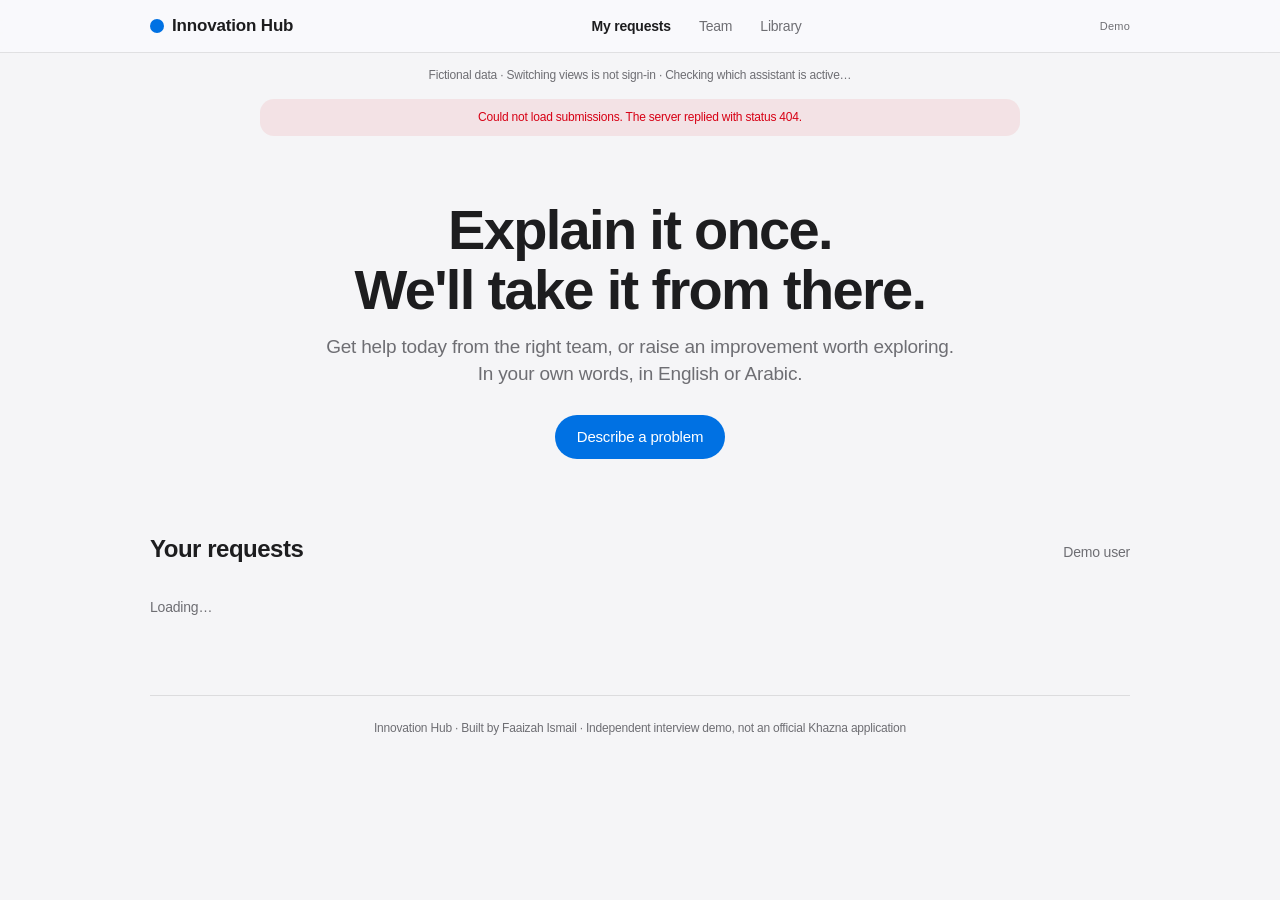
==== commit 3ee81325: "Minimal, Apple-like redesign with clear navigation - Slim top bar: My requests · Team · Library; qui" ====
--- a/index.html
+++ b/index.html
@@ -4,8 +4,8 @@
   <meta charset="utf-8">
   <meta name="viewport" content="width=device-width, initial-scale=1">
   <title>Innovation Hub · Learning demo</title>
-  <link rel="stylesheet" href="styles/theme.css?v=24">
-  <link rel="stylesheet" href="styles/layout.css?v=29">
+  <link rel="stylesheet" href="styles/theme.css?v=40">
+  <link rel="stylesheet" href="styles/layout.css?v=42">
 </head>
 <body>
 <div class="shell">
@@ -13,72 +13,87 @@
   <header class="topbar">
     <div class="topbar-inner">
       <div class="brand"><span class="brand-orb" aria-hidden="true"></span>Innovation Hub</div>
-      <nav aria-label="Demo views">
-        <button id="employee-nav" aria-pressed="true">Employee</button>
-        <button id="reviewer-nav" aria-pressed="false">Innovation team</button>
+      <nav aria-label="Sections">
+        <button id="employee-nav" aria-pressed="true">My requests</button>
+        <button id="reviewer-nav" aria-pressed="false">Team</button>
         <button id="library-nav" aria-pressed="false">Library</button>
       </nav>
-      <span class="pill">DEMO</span>
+      <span class="pill">Demo</span>
     </div>
   </header>
 
   <main>
-    <div class="notice">Fictional data only · Saved on this computer · Switching views is not sign-in. <span id="mode-notice">Checking which assistant is active…</span></div>
+    <p class="notice">Fictional data · Switching views is not sign-in · <span id="mode-notice">Checking which assistant is active…</span></p>
     <div class="notice error" id="load-error" role="alert" hidden></div>
 
     <!-- Employee view: one entry point for getting help today and for improvements worth exploring -->
     <section id="employee-view">
       <div class="hero">
-        <p class="eyebrow">FROM PROBLEM TO POSSIBILITY</p>
         <h1>Explain it once.<br>We'll take it from there.</h1>
-        <p class="intro">Get help today from the right team, and surface improvements worth exploring. No category, solution or cost needed.</p>
-        <button class="primary" id="new-problem">What is making your work difficult? <span>→</span></button>
-      </div>
-      <div class="section-title"><h2>Your requests</h2><span>Demo user · demo-employee</span></div>
+        <p class="intro">Get help today from the right team, or raise an improvement worth exploring. In your own words, in English or Arabic.</p>
+        <button class="primary" id="new-problem">Describe a problem</button>
+      </div>
+      <div class="section-title"><h2>Your requests</h2><span>Demo user</span></div>
       <div id="employee-list" class="cards"><p class="muted">Loading…</p></div>
     </section>
 
     <!-- Reviewer view: queues, measures and briefs -->
+    <!-- Team: one job per tab, each with its own link (#today, #requests, #portfolio, #suppliers, #insights) -->
     <section id="reviewer-view" hidden>
-      <div class="hero">
-        <p class="eyebrow">INNOVATION TEAM</p>
-        <h1>Evaluate opportunities.<br>Not paperwork.</h1>
-        <p class="intro">Routine requests go to the team that resolves them. Opportunities arrive with a brief, a transparent priority and the evidence behind it.</p>
-      </div>
-
-      <div class="measures" id="measures" aria-label="Success measures"></div>
-      <p class="muted measures-note" id="measures-note"></p>
-
-      <div class="section-title"><h2>Today</h2><span id="today-date"></span></div>
-      <div id="today" class="today"></div>
-
-      <div class="section-title"><h2>Portfolio</h2><span>Every opportunity by stage. Click a card to open it.</span></div>
-      <div id="portfolio-board" class="board"></div>
-      <div class="inline-row report-actions"><button type="button" class="primary" id="weekly-button">Prepare this week's report</button>
-        <span class="muted">Facts come from the records; the AI writes only the summary. Nothing is sent. <span id="report-next"></span></span></div>
-      <div id="weekly-report"></div>
-
-      <div class="section-title"><h2>Earned autonomy</h2><span>How often people agree with the AI, per decision.</span></div>
-      <div id="autonomy" class="autonomy-grid"></div>
-      <p class="muted measures-note" id="autonomy-note"></p>
-
-      <div class="section-title"><h2>Suppliers</h2><span>One page per company: contacts, emails, meetings, actions and notes.</span></div>
-      <div id="companies-list" class="company-grid"></div>
-
-      <div class="section-title"><h2>Meetings</h2><span>Invitations go out only after a person approves them. Teams links, calendar invites and transcripts.</span></div>
-      <div id="meetings-list" class="meetings-list"></div>
-
-      <div class="section-title"><h2>Queues</h2></div>
-      <div class="queue-tabs" role="tablist" id="queue-tabs"></div>
-      <div id="review-list" class="cards"><p class="muted">Loading…</p></div>
+      <div class="local-nav">
+        <h1 class="local-title">Team</h1>
+        <nav class="tabs" aria-label="Team sections" id="team-tabs">
+          <a href="#today" data-tab="today">Today</a>
+          <a href="#requests" data-tab="requests">Requests</a>
+          <a href="#portfolio" data-tab="portfolio">Portfolio</a>
+          <a href="#suppliers" data-tab="suppliers">Suppliers</a>
+          <a href="#insights" data-tab="insights">Insights</a>
+        </nav>
+      </div>
+
+      <div class="panel" data-panel="today">
+        <div class="section-title"><h2 id="today-heading">Today</h2><span id="today-date"></span></div>
+        <div id="today" class="today"></div>
+        <div class="section-title"><h2>Meetings</h2><span>Invitations go out only after a person approves them.</span></div>
+        <div id="meetings-list" class="meetings-list"></div>
+      </div>
+
+      <div class="panel" data-panel="requests" hidden>
+        <div class="section-title"><h2>Requests</h2><span>Routine requests go to the team that resolves them; opportunities arrive with a brief.</span></div>
+        <div class="queue-tabs" role="tablist" id="queue-tabs"></div>
+        <div id="review-list" class="cards"><p class="muted">Loading…</p></div>
+      </div>
+
+      <div class="panel" data-panel="portfolio" hidden>
+        <div class="section-title"><h2>Portfolio</h2><span>Every opportunity by stage.</span></div>
+        <div id="portfolio-board" class="board"></div>
+        <div class="section-title"><h2>Weekly report</h2><span id="report-next"></span></div>
+        <div class="inline-row report-actions"><button type="button" id="weekly-button">Prepare this week's report</button>
+          <span class="muted">Facts come from the records; the AI writes only the summary. Nothing is sent.</span></div>
+        <div id="weekly-report"></div>
+      </div>
+
+      <div class="panel" data-panel="suppliers" hidden>
+        <div class="section-title"><h2>Suppliers</h2><span>Contacts, emails, meetings, documents and notes for each company.</span></div>
+        <div id="companies-list" class="company-grid"></div>
+      </div>
+
+      <div class="panel" data-panel="insights" hidden>
+        <div class="section-title"><h2>Measures</h2></div>
+        <div class="measures" id="measures" aria-label="Success measures"></div>
+        <p class="muted measures-note" id="measures-note"></p>
+        <div class="section-title"><h2>Earned autonomy</h2><span>How often people agree with the AI, per decision.</span></div>
+        <div id="autonomy" class="autonomy-grid"></div>
+        <p class="muted measures-note" id="autonomy-note"></p>
+        <div id="routing-rules"></div>
+      </div>
     </section>
 
     <!-- Library: everything that already exists, searchable by everyone -->
     <section id="library-view" hidden>
       <div class="hero">
-        <p class="eyebrow">LIBRARY</p>
         <h1>Someone may have<br>solved it already.</h1>
-        <p class="intro">Tools, guidance, projects under way, earlier pilots and the lessons learned from them. Search before you start something new.</p>
+        <p class="intro">Tools, projects under way, earlier pilots and their lessons. Search before you start something new.</p>
         <label for="library-search" class="visually-hidden">Search the library</label>
         <input id="library-search" class="library-search" type="search" maxlength="200" placeholder="Search, e.g. permits on paper, chiller alarms, visitor badges">
       </div>
@@ -105,7 +120,11 @@
       <div id="chat-rating" class="chat-rating" hidden></div>
       <form id="chat-form">
         <label for="chat-input" class="visually-hidden">Your message</label>
-        <textarea id="chat-input" rows="2" maxlength="2000" placeholder="Type here… (Enter to send)"></textarea>
+        <textarea id="chat-input" dir="auto" rows="2" maxlength="2000" placeholder="Type or speak, in English or Arabic… (Enter to send)"></textarea>
+        <div class="voice" id="voice" hidden>
+          <select id="voice-lang" aria-label="Speech language"><option value="en-US">English</option><option value="ar-AE">العربية</option></select>
+          <button type="button" id="voice-button" aria-pressed="false" title="Speak instead of typing">🎙 Speak</button>
+        </div>
         <button class="primary" type="submit" id="chat-send">Send</button>
       </form>
       <div id="chat-persistent" class="chat-persistent" hidden>
@@ -169,15 +188,16 @@
   <section id="detail-history"></section>
 </dialog>
 
-<script src="js/app.js?v=29"></script>
-<script src="js/intake.js?v=24"></script>
-<script src="js/review.js?v=24"></script>
-<script src="js/research.js?v=28"></script>
-<script src="js/meetings.js?v=28"></script>
-<script src="js/scale.js?v=24"></script>
-<script src="js/portfolio.js?v=24"></script>
-<script src="js/companies.js?v=27"></script>
-<script src="js/library.js?v=26"></script>
-<script src="js/autonomy.js?v=30"></script>
+<script src="js/app.js?v=40"></script>
+<script src="js/intake.js?v=40"></script>
+<script src="js/voice.js?v=40"></script>
+<script src="js/review.js?v=40"></script>
+<script src="js/research.js?v=40"></script>
+<script src="js/meetings.js?v=40"></script>
+<script src="js/scale.js?v=40"></script>
+<script src="js/portfolio.js?v=40"></script>
+<script src="js/companies.js?v=40"></script>
+<script src="js/library.js?v=40"></script>
+<script src="js/autonomy.js?v=40"></script>
 </body>
 </html>
--- a/styles/theme.css
+++ b/styles/theme.css
@@ -1,26 +1,27 @@
 /* YOUR DESIGN CONTROLS: change these values and refresh the browser.
-   Light mode first; dark mode below switches automatically with the computer's setting. */
+   Calm and minimal, in the spirit of apple.com: system font, lots of space, one blue for actions,
+   hairline borders instead of shadows. Light first; dark follows the device setting. */
 :root {
   --background: #f5f5f7;            /* page */
   --surface: #ffffff;               /* cards, dialogs */
-  --fill: rgba(120, 120, 128, 0.10);/* buttons, inputs, quiet panels */
-  --fill-strong: rgba(120, 120, 128, 0.18);
-  --glass: rgba(251, 251, 253, 0.72);/* frosted top bar */
+  --fill: rgba(0, 0, 0, 0.04);      /* buttons, inputs, quiet panels */
+  --fill-strong: rgba(0, 0, 0, 0.08);
+  --glass: rgba(251, 251, 253, 0.8);/* top bars */
   --text: #1d1d1f;
   --muted: #6e6e73;
-  --accent: #2f6bff;                /* electric blue */
-  --accent-2: #8b5cf6;              /* violet, for gradients */
-  --accent-soft: rgba(47, 107, 255, 0.09);
-  --border: rgba(0, 0, 0, 0.08);
-  --good: #1a9a52;
-  --warn: #b7791f;
-  --bad: #d93025;
-  --shadow: 0 1px 2px rgba(0, 0, 0, 0.04), 0 8px 24px rgba(0, 0, 0, 0.06);
-  --shadow-lift: 0 2px 4px rgba(0, 0, 0, 0.04), 0 18px 40px rgba(0, 0, 0, 0.10);
-  --font-body: -apple-system, BlinkMacSystemFont, "SF Pro Text", "Inter", "Segoe UI", Roboto, "Helvetica Neue", Arial, sans-serif;
-  --font-display: -apple-system, BlinkMacSystemFont, "SF Pro Display", "Inter", "Segoe UI", Roboto, "Helvetica Neue", Arial, sans-serif;
-  --radius: 18px;
-  --radius-large: 28px;
+  --accent: #0071e3;                /* the one action colour */
+  --accent-2: #0071e3;              /* kept equal: no gradients */
+  --accent-soft: rgba(0, 113, 227, 0.08);
+  --border: rgba(0, 0, 0, 0.1);
+  --good: #1d8348;
+  --warn: #b25000;
+  --bad: #d70015;
+  --shadow: 0 0 0 1px var(--border);            /* a hairline, not a glow */
+  --shadow-lift: 0 0 0 1px rgba(0, 0, 0, 0.18);
+  --font-body: -apple-system, BlinkMacSystemFont, "SF Pro Text", "Helvetica Neue", "Segoe UI", Roboto, Arial, sans-serif;
+  --font-display: -apple-system, BlinkMacSystemFont, "SF Pro Display", "Helvetica Neue", "Segoe UI", Roboto, Arial, sans-serif;
+  --radius: 14px;
+  --radius-large: 18px;
   --space: 8px;
   color-scheme: light;
 }
@@ -28,21 +29,21 @@
 @media (prefers-color-scheme: dark) {
   :root {
     --background: #000000;
-    --surface: #1c1c1e;
-    --fill: rgba(120, 120, 128, 0.22);
-    --fill-strong: rgba(120, 120, 128, 0.34);
-    --glass: rgba(22, 22, 23, 0.72);
+    --surface: #161617;
+    --fill: rgba(255, 255, 255, 0.07);
+    --fill-strong: rgba(255, 255, 255, 0.12);
+    --glass: rgba(22, 22, 23, 0.8);
     --text: #f5f5f7;
-    --muted: #a1a1a6;
-    --accent: #5b8cff;
-    --accent-2: #a78bfa;
-    --accent-soft: rgba(91, 140, 255, 0.16);
-    --border: rgba(255, 255, 255, 0.10);
-    --good: #34c76f;
-    --warn: #e0a83a;
-    --bad: #ff6159;
-    --shadow: 0 1px 2px rgba(0, 0, 0, 0.5), 0 8px 24px rgba(0, 0, 0, 0.4);
-    --shadow-lift: 0 2px 4px rgba(0, 0, 0, 0.5), 0 18px 40px rgba(0, 0, 0, 0.6);
+    --muted: #86868b;
+    --accent: #2997ff;
+    --accent-2: #2997ff;
+    --accent-soft: rgba(41, 151, 255, 0.14);
+    --border: rgba(255, 255, 255, 0.12);
+    --good: #30d158;
+    --warn: #ff9f0a;
+    --bad: #ff453a;
+    --shadow: 0 0 0 1px var(--border);
+    --shadow-lift: 0 0 0 1px rgba(255, 255, 255, 0.24);
     color-scheme: dark;
   }
 }
--- a/styles/layout.css
+++ b/styles/layout.css
@@ -600,3 +600,105 @@
 .autonomy-figure strong { font-size: 30px; letter-spacing: -0.03em; }
 .autonomy-figure span { font-size: 13px; color: var(--muted); }
 .autonomy-card ul { margin: 6px 0 0; padding-left: 18px; }
+
+/* ── 27. Facts suggested from notes ──────────────────────────────────────── */
+.note-facts { margin-top: 8px; padding: 10px 12px; border-radius: 14px; background: color-mix(in srgb, var(--accent) 7%, transparent); }
+.note-fact { padding: 6px 0; border-top: 1px solid var(--border); }
+.note-fact:first-of-type { border-top: 0; }
+.note-fact p { margin: 2px 0; }
+.note-facts .flag { color: var(--warn); font-weight: 600; }
+
+/* ── 28. Learned routing rules ───────────────────────────────────────────── */
+.section-title.small { margin: 28px 0 12px; }
+.section-title.small h3 { margin: 0; font-size: 19px; }
+.rule-card { margin-bottom: 12px; padding: 16px 18px; border-radius: var(--radius-large); background: var(--surface); box-shadow: var(--shadow); font-size: 14px; }
+.rule-card p { margin: 0 0 6px; }
+.rule-list { padding-left: 18px; font-size: 14px; }
+
+/* ── 29. Arabic and voice ────────────────────────────────────────────────── */
+.bubble[dir=auto] { unicode-bidi: plaintext; }
+#chat-form { flex-wrap: wrap; }
+.voice { display: flex; gap: 6px; align-items: center; }
+.voice select { width: auto; font-size: 13px; padding: 6px 8px; }
+.voice button { font-size: 13px; padding: 6px 12px; }
+.voice button[aria-pressed=true] { background: var(--bad); color: #fff; }
+[dir=auto] { unicode-bidi: plaintext; }
+#chat-form textarea { flex-basis: 100%; }
+#chat-form #chat-send { margin-left: auto; }
+
+/* ── 30. Minimal pass: calm, flat, easy to scan (overrides the earlier sections) ──────────────────── */
+body { font-size: 17px; letter-spacing: -0.012em; }
+h1 { background: none; color: var(--text); -webkit-background-clip: initial; background-clip: initial;
+  font-weight: 600; font-size: clamp(34px, 5vw, 56px); line-height: 1.07; letter-spacing: -0.03em; margin: 0 0 14px; }
+h2 { font-size: 24px; font-weight: 600; letter-spacing: -0.02em; }
+.eyebrow { display: none; }
+.hero { padding: 64px 0 28px; animation: none; }
+.intro { font-size: 19px; color: var(--muted); margin-bottom: 28px; }
+.primary { background: var(--accent); box-shadow: none; padding: 11px 22px; font-weight: 500; }
+.primary:hover { background: color-mix(in srgb, var(--accent) 88%, #000); box-shadow: none; }
+button { transition: background 0.15s, opacity 0.15s; }
+button:active { transform: none; }
+
+/* Top bar: brand, three places as plain links, a quiet demo label */
+.topbar-inner { max-width: 1024px; padding: 0 22px; height: 52px; }
+.brand { font-size: 17px; font-weight: 600; gap: 8px; }
+.brand-orb { width: 14px; height: 14px; background: var(--accent); box-shadow: none; }
+nav { background: none; padding: 0; gap: 4px; }
+nav button { font-size: 14px; padding: 6px 12px; color: var(--muted); border-radius: 8px; }
+nav button:hover { color: var(--text); background: none; }
+nav button[aria-pressed=true] { background: none; box-shadow: none; color: var(--text); font-weight: 600; }
+.pill { border: 0; padding: 0; font-weight: 500; letter-spacing: 0.02em; }
+
+main { max-width: 1024px; padding: 0 22px 80px; }
+.notice { background: none; padding: 0; margin: 14px auto 0; font-size: 12px; }
+.notice.error { padding: 10px 14px; background: color-mix(in srgb, var(--bad) 8%, transparent); }
+
+/* Team: a second bar of tabs under the top bar, like a product sub-menu */
+.local-nav { position: sticky; top: 52px; z-index: 15; display: flex; align-items: center; justify-content: space-between;
+  gap: 16px; margin: 18px -22px 0; padding: 10px 22px; background: var(--glass);
+  -webkit-backdrop-filter: saturate(180%) blur(20px); backdrop-filter: saturate(180%) blur(20px);
+  border-bottom: 1px solid var(--border); }
+.local-title { font-size: 21px; font-weight: 600; letter-spacing: -0.02em; margin: 0; }
+.tabs { display: flex; gap: 6px; overflow-x: auto; scrollbar-width: none; }
+.tabs::-webkit-scrollbar { display: none; }
+.tabs a { font-size: 14px; color: var(--muted); text-decoration: none; padding: 6px 12px; border-radius: 999px; white-space: nowrap; }
+.tabs a:hover { color: var(--text); }
+.tabs a[aria-current=page] { color: var(--text); background: var(--fill-strong); font-weight: 500; }
+.panel > .section-title:first-child { margin-top: 32px; }
+
+.section-title { margin: 44px 0 16px; }
+.section-title span { font-size: 14px; }
+
+/* Cards and panels: flat, hairline border, no lift */
+.card, .company-card, .stage-card, .meeting-row, .autonomy-card, .rule-card, .reminder, .report, .measures div {
+  box-shadow: var(--shadow); animation: none; }
+.card:hover, .company-card:hover, .stage-card:hover, .meeting-row:hover { transform: none; box-shadow: var(--shadow-lift); }
+.card { border-radius: var(--radius-large); }
+.measures div { border-radius: var(--radius); }
+.measures strong { background: none; -webkit-background-clip: initial; background-clip: initial; color: var(--text); font-size: 34px; }
+
+/* Chips: grey unless the colour means something (approved, needs attention, failed) */
+.chip, .chip-innovation, .chip-requested, .chip-linked, .chip-rec-link, .chip-feasibility {
+  background: var(--fill); color: var(--muted); }
+.chip-rec-accept { color: var(--good); background: color-mix(in srgb, var(--good) 10%, transparent); }
+.chip-rec-ask, .chip-rec-triage { color: var(--warn); background: color-mix(in srgb, var(--warn) 10%, transparent); }
+.chip-rec-decline { color: var(--bad); background: color-mix(in srgb, var(--bad) 9%, transparent); }
+
+/* Queue and filter tabs as quiet segmented pills */
+.queue-tabs button { background: none; color: var(--muted); }
+.queue-tabs button[aria-selected=true] { background: var(--fill-strong); color: var(--text); }
+
+dialog { box-shadow: 0 0 0 1px var(--border), 0 24px 60px rgba(0, 0, 0, 0.18); }
+footer { margin-top: 64px; }
+
+@media (max-width: 720px) {
+  .topbar { position: static; }             /* on phones only the Team tabs stick, so nothing overlaps */
+  .topbar-inner { height: auto; padding: 8px 16px; }
+  nav button { padding: 6px 8px; }
+  .pill { display: none; }
+  .local-nav { top: 0; margin: 12px -16px 0; padding: 10px 16px; flex-direction: column; align-items: stretch; gap: 8px; }
+  .hero { padding: 40px 0 20px; }
+  main { padding: 0 16px 56px; }
+}
+.reminder-icon { display: none; }          /* the coloured edge already shows urgency */
+.reminder { padding: 12px 16px; }
